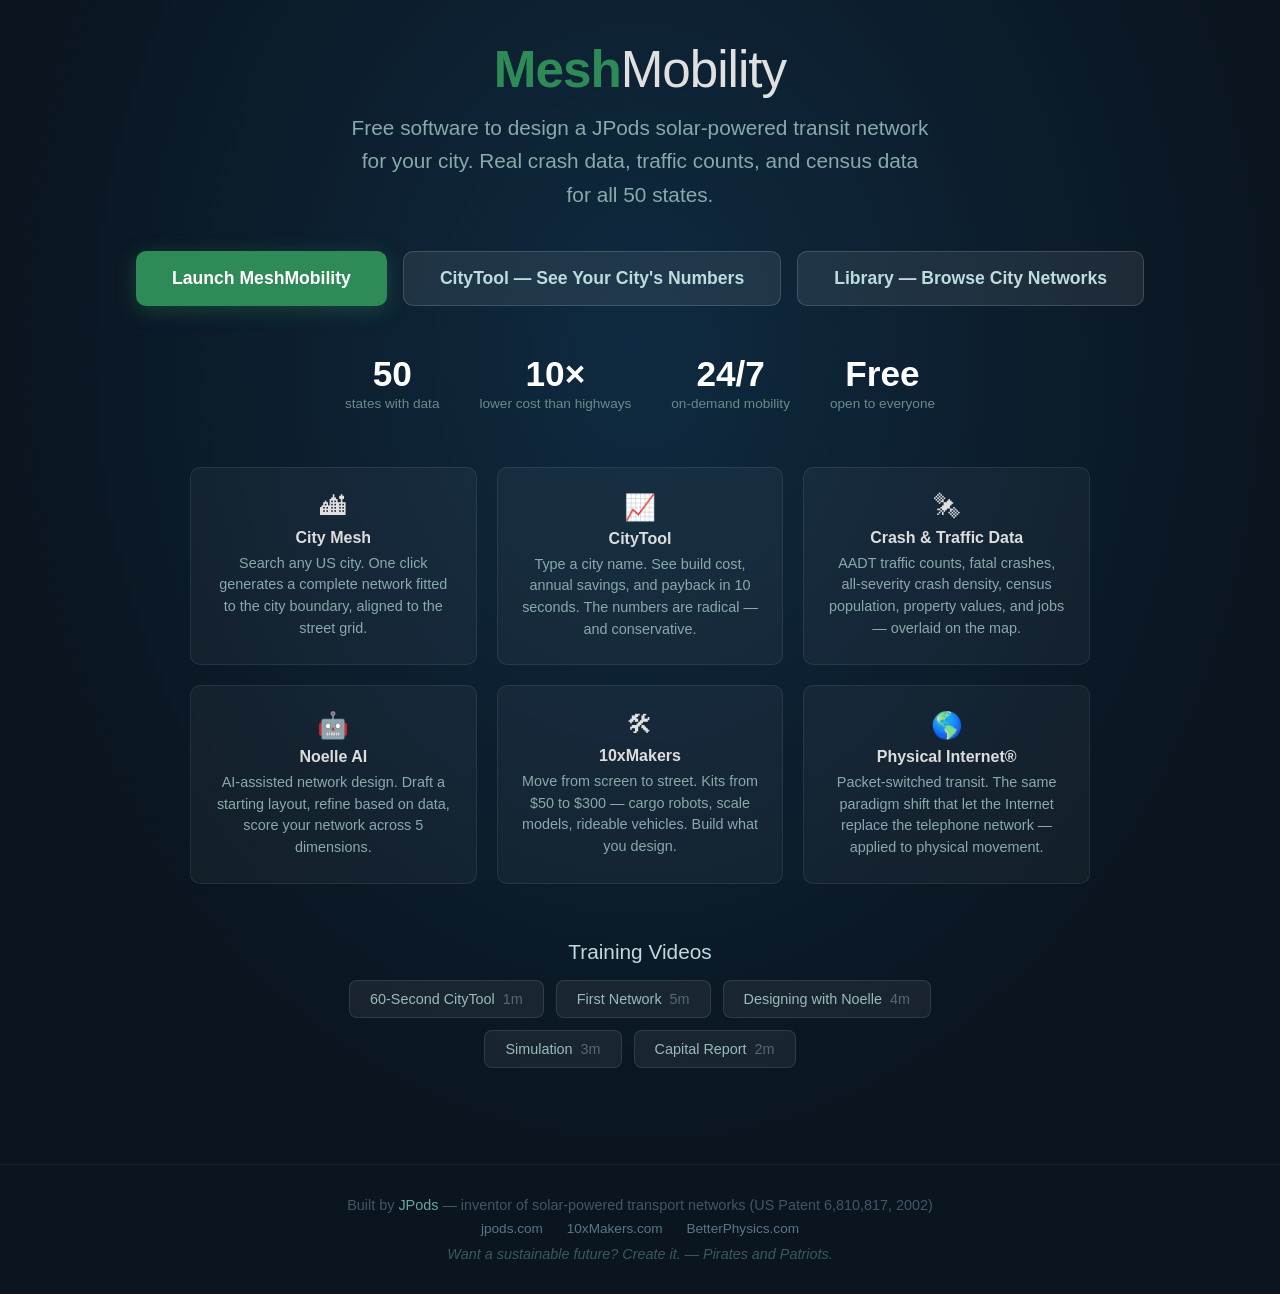
==== gui/static/landing.html @ 6b37e22e "Landing page, library, button states, census harvest for all 51 states - meshmobility.com/ → landing" ====
<!DOCTYPE html>
<html lang="en">
<head>
<meta charset="UTF-8">
<meta name="viewport" content="width=device-width, initial-scale=1">
<title>MeshMobility — Design Transit for Your City</title>
<style>
  * { margin: 0; padding: 0; box-sizing: border-box; }
  body { font-family: -apple-system, BlinkMacSystemFont, "Segoe UI", sans-serif; color: #e0e0e0; background: #0a1520; }
  a { color: #5cb8ff; text-decoration: none; }

  .hero {
    min-height: 100vh; display: flex; flex-direction: column;
    align-items: center; justify-content: center; text-align: center;
    padding: 40px 24px;
    background: radial-gradient(ellipse at 50% 30%, #0f2a40 0%, #0a1520 70%);
  }
  .hero h1 {
    font-size: 3.2em; font-weight: 300; letter-spacing: -1px;
    margin-bottom: 12px;
  }
  .hero h1 span { color: #2e8b57; font-weight: 600; }
  .hero .tagline {
    font-size: 1.3em; color: #8aa; max-width: 580px;
    margin-bottom: 40px; line-height: 1.6;
  }

  .cta-row { display: flex; gap: 16px; flex-wrap: wrap; justify-content: center; margin-bottom: 48px; }
  .cta {
    display: inline-flex; align-items: center; gap: 8px;
    padding: 16px 36px; border-radius: 10px; font-size: 1.1em; font-weight: 600;
    transition: transform 0.15s, box-shadow 0.2s; cursor: pointer;
  }
  .cta:hover { transform: translateY(-2px); text-decoration: none; }
  .cta-primary { background: #2e8b57; color: white; box-shadow: 0 4px 20px rgba(46,139,87,0.35); }
  .cta-primary:hover { box-shadow: 0 6px 28px rgba(46,139,87,0.5); color: white; }
  .cta-secondary { background: rgba(255,255,255,0.08); color: #bdd; border: 1px solid rgba(255,255,255,0.15); }
  .cta-secondary:hover { background: rgba(255,255,255,0.14); color: white; }

  .stats {
    display: flex; gap: 40px; flex-wrap: wrap; justify-content: center;
    margin-bottom: 56px;
  }
  .stat { text-align: center; }
  .stat .num { font-size: 2.2em; font-weight: 700; color: white; }
  .stat .lbl { font-size: 0.85em; color: #6a8a8a; margin-top: 2px; }

  .features {
    display: grid; grid-template-columns: repeat(auto-fit, minmax(260px, 1fr));
    gap: 20px; max-width: 900px; margin-bottom: 56px;
  }
  .feature {
    background: rgba(255,255,255,0.04); border: 1px solid rgba(255,255,255,0.08);
    border-radius: 10px; padding: 24px;
  }
  .feature .icon { font-size: 1.6em; margin-bottom: 8px; }
  .feature h3 { font-size: 1em; color: #ddd; margin-bottom: 6px; font-weight: 600; }
  .feature p { font-size: 0.9em; color: #8aa; line-height: 1.5; }

  .video-section {
    max-width: 700px; text-align: center; margin-bottom: 56px;
  }
  .video-section h2 { font-size: 1.3em; color: #bdd; margin-bottom: 16px; font-weight: 400; }
  .video-links { display: flex; gap: 12px; flex-wrap: wrap; justify-content: center; }
  .video-link {
    padding: 10px 20px; background: rgba(255,255,255,0.06);
    border: 1px solid rgba(255,255,255,0.1); border-radius: 8px;
    font-size: 0.9em; color: #9bb; transition: background 0.15s;
  }
  .video-link:hover { background: rgba(255,255,255,0.12); color: #dff; }
  .video-link .dur { color: #567; margin-left: 4px; }

  .bottom-bar {
    padding: 32px 24px; text-align: center;
    border-top: 1px solid rgba(255,255,255,0.06);
  }
  .bottom-bar .by { color: #456; font-size: 0.9em; margin-bottom: 8px; }
  .bottom-bar .by a { color: #6a9; }
  .bottom-bar .links { font-size: 0.85em; color: #345; }
  .bottom-bar .links a { color: #578; margin: 0 10px; }
  .bottom-bar .pirate { font-style: italic; color: #3a5a5a; margin-top: 10px; font-size: 0.9em; }

  @media (max-width: 600px) {
    .hero h1 { font-size: 2.2em; }
    .cta-row { flex-direction: column; align-items: center; }
    .stats { gap: 24px; }
  }
</style>
</head>
<body>

<div class="hero">

  <h1><span>Mesh</span>Mobility</h1>
  <p class="tagline">
    Free software to design a JPods solar-powered transit network for your city.
    Real crash data, traffic counts, and census data for all 50 states.
  </p>

  <div class="cta-row">
    <a href="/app" class="cta cta-primary">Launch MeshMobility</a>
    <a href="/citytool" class="cta cta-secondary">CityTool — See Your City's Numbers</a>
    <a href="/library" class="cta cta-secondary">Library — Browse City Networks</a>
  </div>

  <div class="stats">
    <div class="stat"><div class="num">50</div><div class="lbl">states with data</div></div>
    <div class="stat"><div class="num">10&times;</div><div class="lbl">lower cost than highways</div></div>
    <div class="stat"><div class="num">24/7</div><div class="lbl">on-demand mobility</div></div>
    <div class="stat"><div class="num">Free</div><div class="lbl">open to everyone</div></div>
  </div>

  <div class="features">
    <div class="feature">
      <div class="icon">&#127961;</div>
      <h3>City Mesh</h3>
      <p>Search any US city. One click generates a complete network fitted to the city boundary, aligned to the street grid.</p>
    </div>
    <div class="feature">
      <div class="icon">&#128200;</div>
      <h3>CityTool</h3>
      <p>Type a city name. See build cost, annual savings, and payback in 10 seconds. The numbers are radical — and conservative.</p>
    </div>
    <div class="feature">
      <div class="icon">&#128752;</div>
      <h3>Crash &amp; Traffic Data</h3>
      <p>AADT traffic counts, fatal crashes, all-severity crash density, census population, property values, and jobs — overlaid on the map.</p>
    </div>
    <div class="feature">
      <div class="icon">&#129302;</div>
      <h3>Noelle AI</h3>
      <p>AI-assisted network design. Draft a starting layout, refine based on data, score your network across 5 dimensions.</p>
    </div>
    <div class="feature">
      <div class="icon">&#128736;</div>
      <h3>10xMakers</h3>
      <p>Move from screen to street. Kits from $50 to $300 — cargo robots, scale models, rideable vehicles. Build what you design.</p>
    </div>
    <div class="feature">
      <div class="icon">&#127758;</div>
      <h3>Physical Internet&reg;</h3>
      <p>Packet-switched transit. The same paradigm shift that let the Internet replace the telephone network — applied to physical movement.</p>
    </div>
  </div>

  <div class="video-section">
    <h2>Training Videos</h2>
    <div class="video-links">
      <a href="/videos/citytool-60s" class="video-link">60-Second CityTool <span class="dur">1m</span></a>
      <a href="/videos/first-network" class="video-link">First Network <span class="dur">5m</span></a>
      <a href="/videos/noelle-design" class="video-link">Designing with Noelle <span class="dur">4m</span></a>
      <a href="/videos/simulation" class="video-link">Simulation <span class="dur">3m</span></a>
      <a href="/videos/capital-report" class="video-link">Capital Report <span class="dur">2m</span></a>
    </div>
  </div>

</div>

<div class="bottom-bar">
  <div class="by">Built by <a href="https://jpods.com">JPods</a> — inventor of solar-powered transport networks (US Patent 6,810,817, 2002)</div>
  <div class="links">
    <a href="https://jpods.com">jpods.com</a>
    <a href="https://10xmakers.com">10xMakers.com</a>
    <a href="https://betterphysics.com">BetterPhysics.com</a>
  </div>
  <div class="pirate">Want a sustainable future? Create it. — Pirates and Patriots.</div>
</div>

</body>
</html>
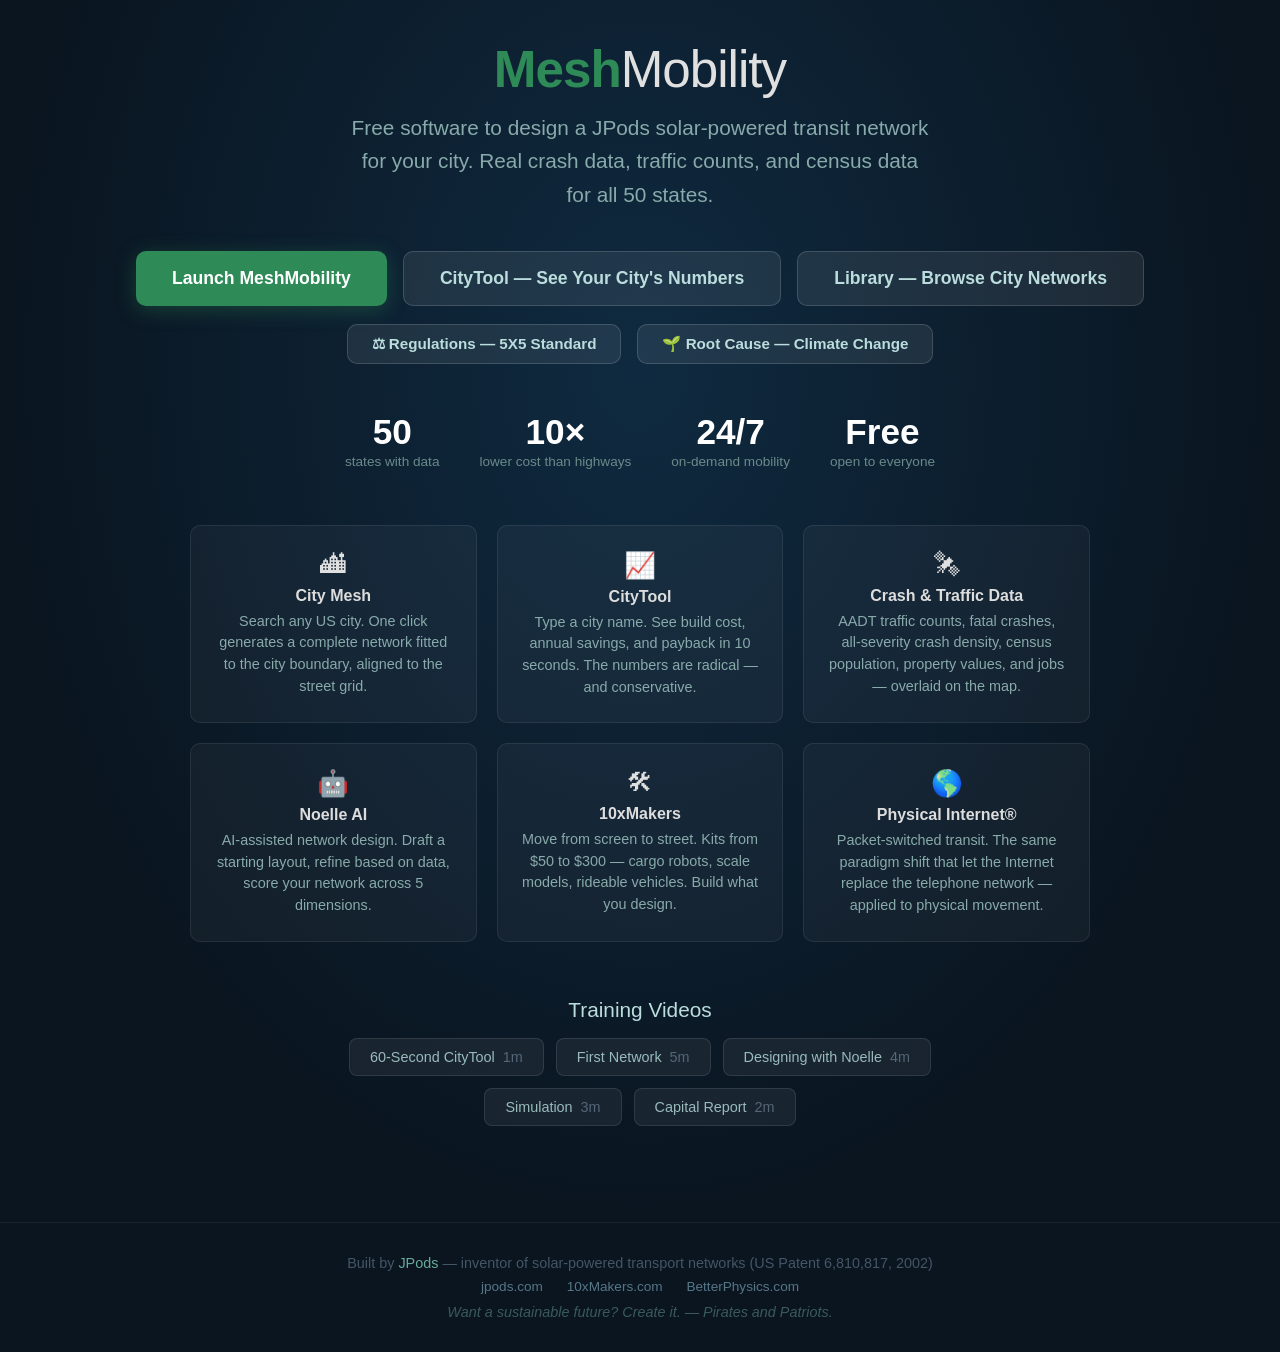
==== commit ebc8af2b: "Clipboard merge, UI cleanup, session isolation, gunicorn, readable fonts Clipboard: - Merge button: " ====
--- a/gui/static/landing.html
+++ b/gui/static/landing.html
@@ -102,6 +102,10 @@
     <a href="/citytool" class="cta cta-secondary">CityTool — See Your City's Numbers</a>
     <a href="/library" class="cta cta-secondary">Library — Browse City Networks</a>
   </div>
+  <div class="cta-row" style="margin-top:-30px">
+    <a href="https://www.5x5FreeMarket.com" target="_blank" class="cta cta-secondary" style="padding:10px 24px;font-size:0.95em">&#9878; Regulations — 5X5 Standard</a>
+    <a href="https://www.ClimateChangeRootCause.com" target="_blank" class="cta cta-secondary" style="padding:10px 24px;font-size:0.95em">&#127793; Root Cause — Climate Change</a>
+  </div>
 
   <div class="stats">
     <div class="stat"><div class="num">50</div><div class="lbl">states with data</div></div>
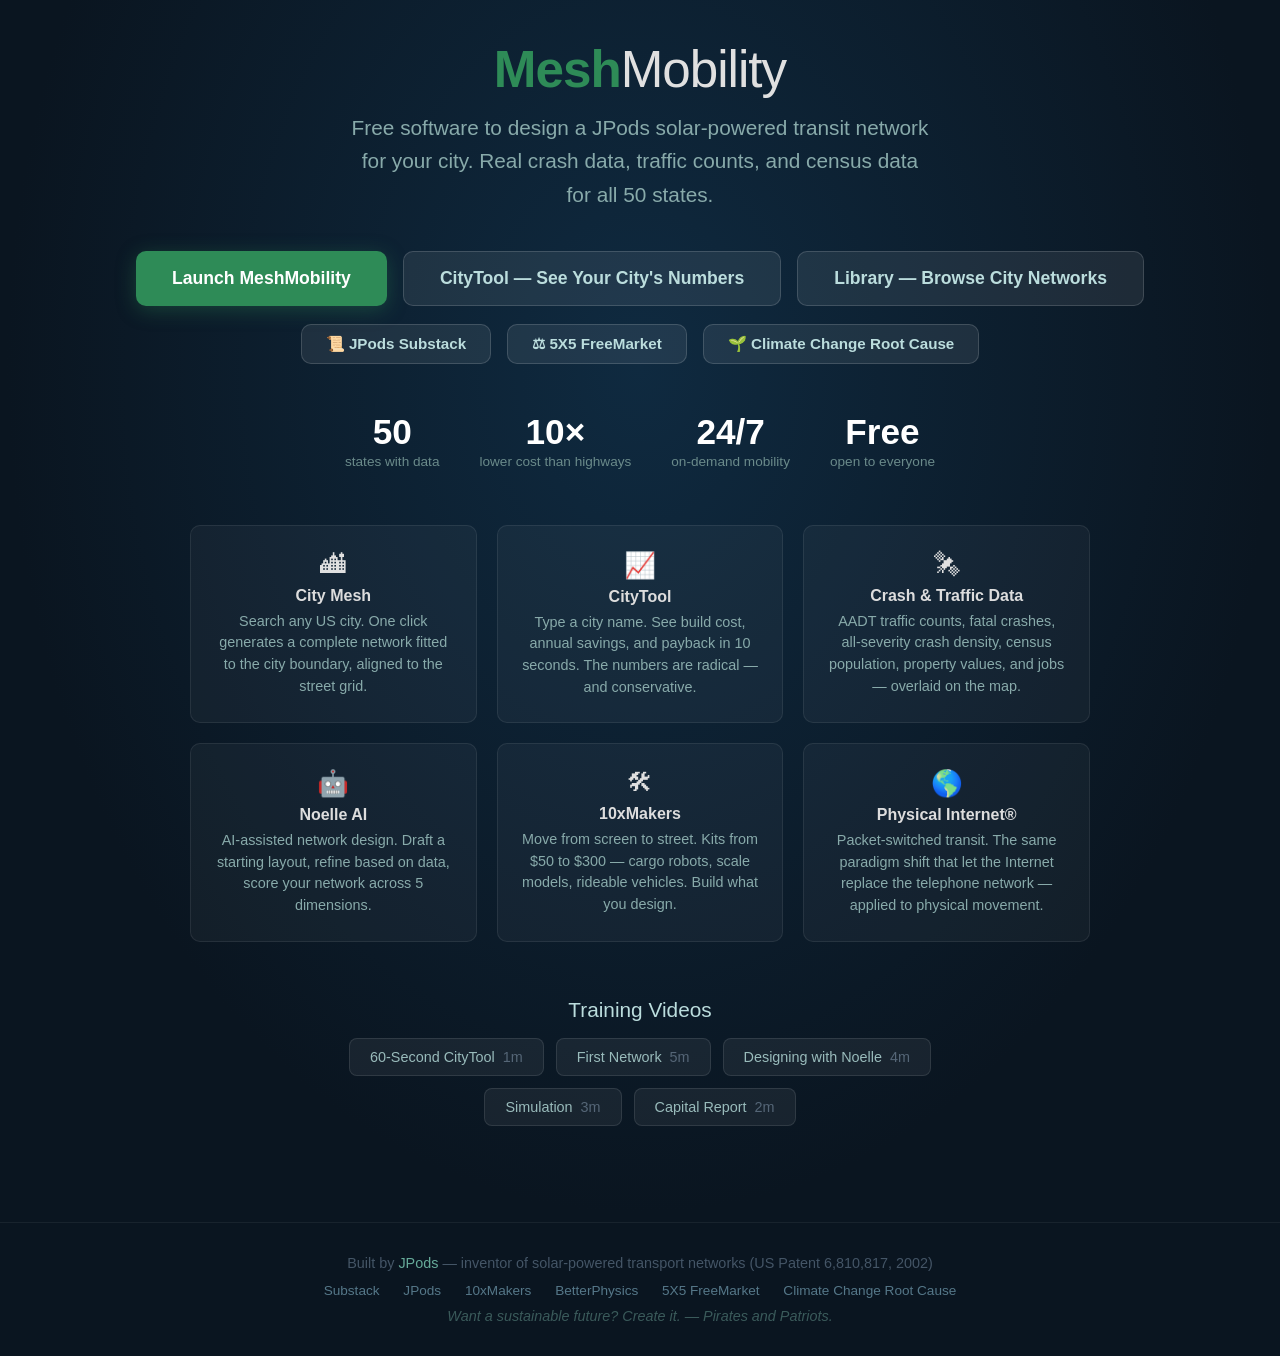
==== commit 64a7533c: "Landing page: Substack, 5X5 FreeMarket, Climate Change Root Cause links; hide Capture button Co-Auth" ====
--- a/gui/static/landing.html
+++ b/gui/static/landing.html
@@ -103,8 +103,9 @@
     <a href="/library" class="cta cta-secondary">Library — Browse City Networks</a>
   </div>
   <div class="cta-row" style="margin-top:-30px">
-    <a href="https://www.5x5FreeMarket.com" target="_blank" class="cta cta-secondary" style="padding:10px 24px;font-size:0.95em">&#9878; Regulations — 5X5 Standard</a>
-    <a href="https://www.ClimateChangeRootCause.com" target="_blank" class="cta cta-secondary" style="padding:10px 24px;font-size:0.95em">&#127793; Root Cause — Climate Change</a>
+    <a href="https://jpods.substack.com" target="_blank" class="cta cta-secondary" style="padding:10px 24px;font-size:0.95em">&#128220; JPods Substack</a>
+    <a href="https://www.5x5FreeMarket.com" target="_blank" class="cta cta-secondary" style="padding:10px 24px;font-size:0.95em">&#9878; 5X5 FreeMarket</a>
+    <a href="https://www.ClimateChangeRootCause.com" target="_blank" class="cta cta-secondary" style="padding:10px 24px;font-size:0.95em">&#127793; Climate Change Root Cause</a>
   </div>
 
   <div class="stats">
@@ -162,10 +163,13 @@
 
 <div class="bottom-bar">
   <div class="by">Built by <a href="https://jpods.com">JPods</a> — inventor of solar-powered transport networks (US Patent 6,810,817, 2002)</div>
-  <div class="links">
-    <a href="https://jpods.com">jpods.com</a>
-    <a href="https://10xmakers.com">10xMakers.com</a>
-    <a href="https://betterphysics.com">BetterPhysics.com</a>
+  <div class="links" style="margin-top:12px">
+    <a href="https://jpods.substack.com">Substack</a>
+    <a href="https://jpods.com">JPods</a>
+    <a href="https://10xmakers.com">10xMakers</a>
+    <a href="https://betterphysics.com">BetterPhysics</a>
+    <a href="https://www.5x5FreeMarket.com">5X5 FreeMarket</a>
+    <a href="https://www.ClimateChangeRootCause.com">Climate Change Root Cause</a>
   </div>
   <div class="pirate">Want a sustainable future? Create it. — Pirates and Patriots.</div>
 </div>
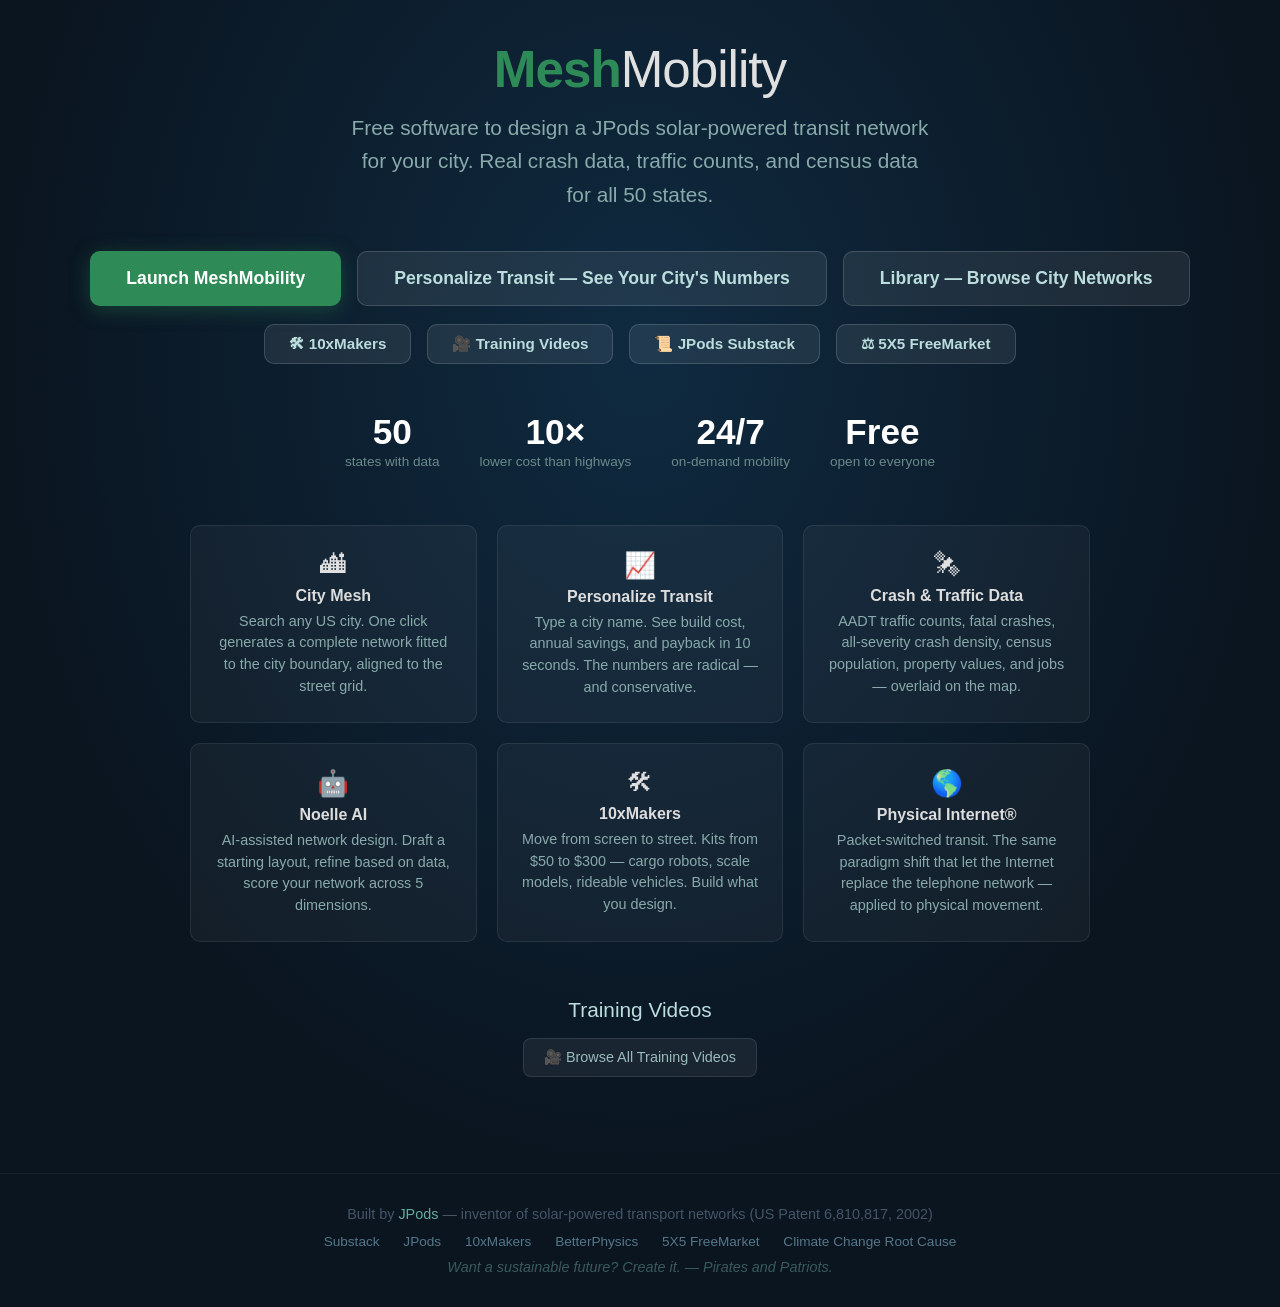
==== commit 9fe6afe9: "Stranded work 2026-08 to 2026-10: sessions, auth, overlays, CityKit/CityTool, training page Committe" ====
--- a/gui/static/landing.html
+++ b/gui/static/landing.html
@@ -98,14 +98,15 @@
   </p>
 
   <div class="cta-row">
-    <a href="/app" class="cta cta-primary">Launch MeshMobility</a>
-    <a href="/citytool" class="cta cta-secondary">CityTool — See Your City's Numbers</a>
-    <a href="/library" class="cta cta-secondary">Library — Browse City Networks</a>
+    <a href="/app" target="_blank" class="cta cta-primary">Launch MeshMobility</a>
+    <a href="https://personalizetransit.com" target="_blank" class="cta cta-secondary">Personalize Transit — See Your City's Numbers</a>
+    <a href="/library" target="_blank" class="cta cta-secondary">Library — Browse City Networks</a>
   </div>
   <div class="cta-row" style="margin-top:-30px">
+    <a href="https://www.10xmakers.com" target="_blank" class="cta cta-secondary" style="padding:10px 24px;font-size:0.95em">&#128736; 10xMakers</a>
+    <a href="/training" class="cta cta-secondary" style="padding:10px 24px;font-size:0.95em">&#127909; Training Videos</a>
     <a href="https://jpods.substack.com" target="_blank" class="cta cta-secondary" style="padding:10px 24px;font-size:0.95em">&#128220; JPods Substack</a>
     <a href="https://www.5x5FreeMarket.com" target="_blank" class="cta cta-secondary" style="padding:10px 24px;font-size:0.95em">&#9878; 5X5 FreeMarket</a>
-    <a href="https://www.ClimateChangeRootCause.com" target="_blank" class="cta cta-secondary" style="padding:10px 24px;font-size:0.95em">&#127793; Climate Change Root Cause</a>
   </div>
 
   <div class="stats">
@@ -123,7 +124,7 @@
     </div>
     <div class="feature">
       <div class="icon">&#128200;</div>
-      <h3>CityTool</h3>
+      <h3>Personalize Transit</h3>
       <p>Type a city name. See build cost, annual savings, and payback in 10 seconds. The numbers are radical — and conservative.</p>
     </div>
     <div class="feature">
@@ -136,11 +137,11 @@
       <h3>Noelle AI</h3>
       <p>AI-assisted network design. Draft a starting layout, refine based on data, score your network across 5 dimensions.</p>
     </div>
-    <div class="feature">
+    <a href="https://www.10xmakers.com" target="_blank" class="feature" style="text-decoration:none;color:inherit">
       <div class="icon">&#128736;</div>
       <h3>10xMakers</h3>
       <p>Move from screen to street. Kits from $50 to $300 — cargo robots, scale models, rideable vehicles. Build what you design.</p>
-    </div>
+    </a>
     <div class="feature">
       <div class="icon">&#127758;</div>
       <h3>Physical Internet&reg;</h3>
@@ -151,25 +152,21 @@
   <div class="video-section">
     <h2>Training Videos</h2>
     <div class="video-links">
-      <a href="/videos/citytool-60s" class="video-link">60-Second CityTool <span class="dur">1m</span></a>
-      <a href="/videos/first-network" class="video-link">First Network <span class="dur">5m</span></a>
-      <a href="/videos/noelle-design" class="video-link">Designing with Noelle <span class="dur">4m</span></a>
-      <a href="/videos/simulation" class="video-link">Simulation <span class="dur">3m</span></a>
-      <a href="/videos/capital-report" class="video-link">Capital Report <span class="dur">2m</span></a>
+      <a href="/training" class="video-link">&#127909; Browse All Training Videos</a>
     </div>
   </div>
 
 </div>
 
 <div class="bottom-bar">
-  <div class="by">Built by <a href="https://jpods.com">JPods</a> — inventor of solar-powered transport networks (US Patent 6,810,817, 2002)</div>
+  <div class="by">Built by <a href="https://jpods.com" target="_blank">JPods</a> — inventor of solar-powered transport networks (US Patent 6,810,817, 2002)</div>
   <div class="links" style="margin-top:12px">
-    <a href="https://jpods.substack.com">Substack</a>
-    <a href="https://jpods.com">JPods</a>
-    <a href="https://10xmakers.com">10xMakers</a>
-    <a href="https://betterphysics.com">BetterPhysics</a>
-    <a href="https://www.5x5FreeMarket.com">5X5 FreeMarket</a>
-    <a href="https://www.ClimateChangeRootCause.com">Climate Change Root Cause</a>
+    <a href="https://jpods.substack.com" target="_blank">Substack</a>
+    <a href="https://jpods.com" target="_blank">JPods</a>
+    <a href="https://www.10xmakers.com" target="_blank">10xMakers</a>
+    <a href="https://betterphysics.com" target="_blank">BetterPhysics</a>
+    <a href="https://www.5x5FreeMarket.com" target="_blank">5X5 FreeMarket</a>
+    <a href="https://www.ClimateChangeRootCause.com" target="_blank">Climate Change Root Cause</a>
   </div>
   <div class="pirate">Want a sustainable future? Create it. — Pirates and Patriots.</div>
 </div>
